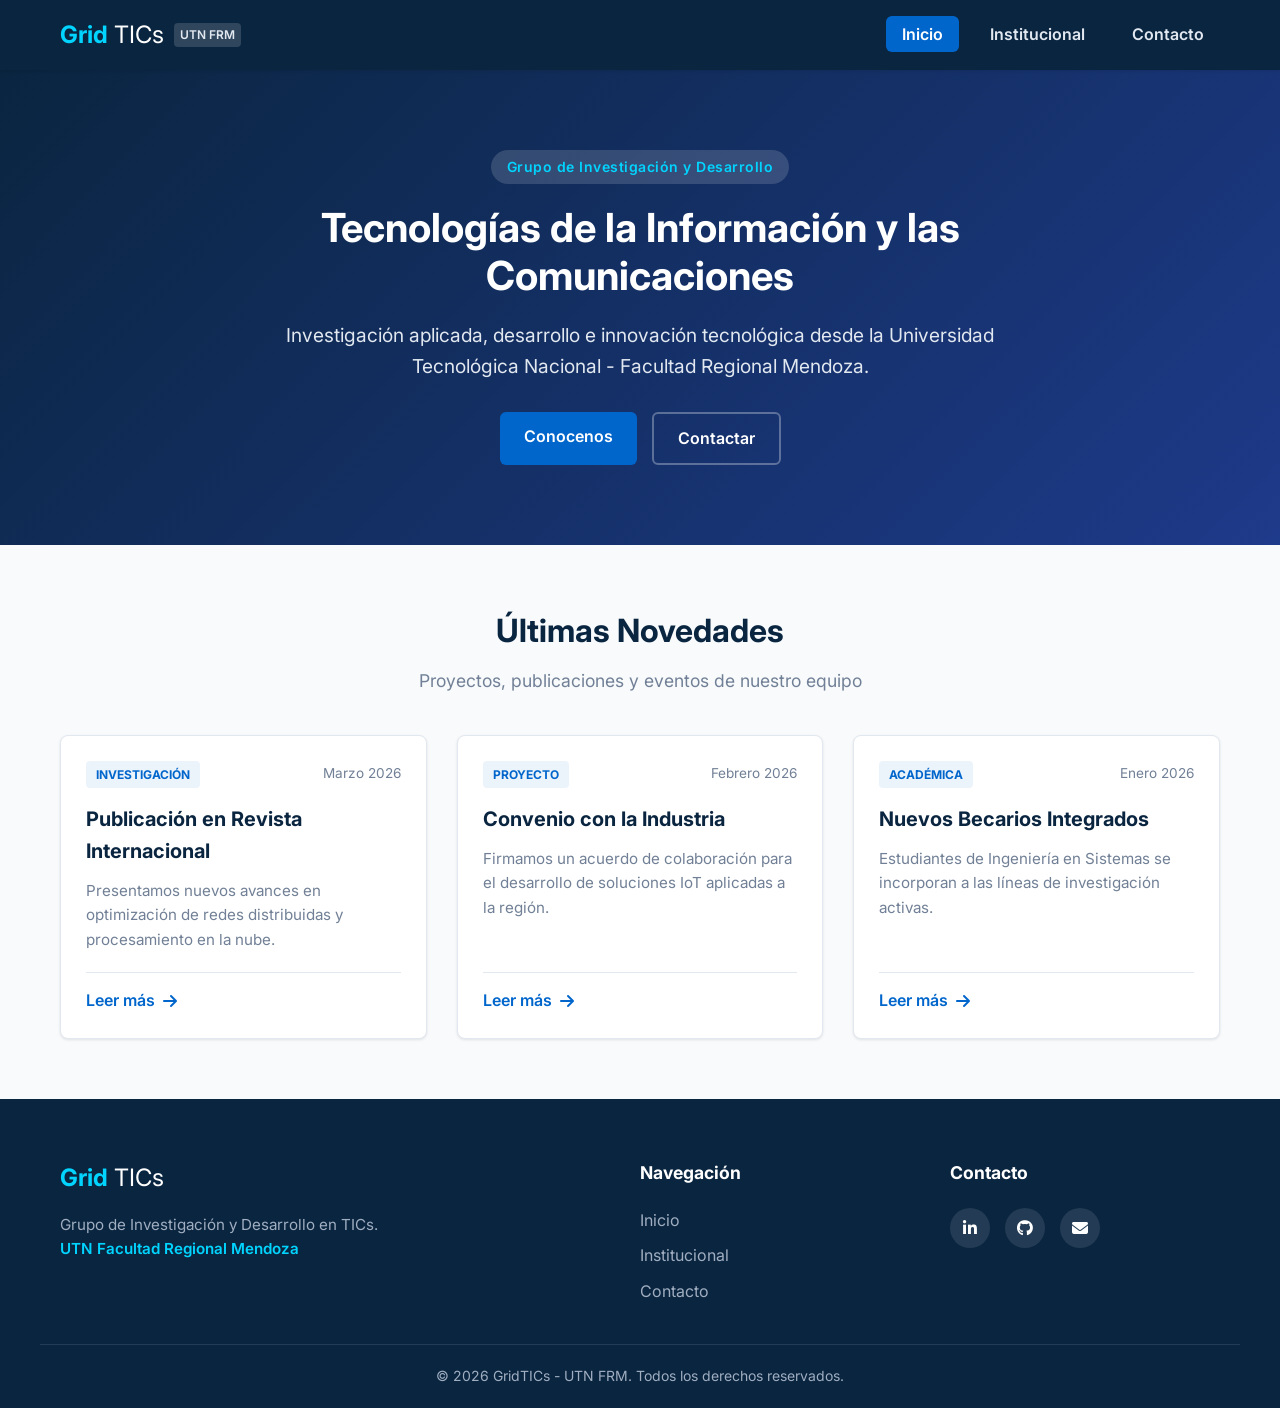
==== index.html @ a5b3dcdd "Add files via upload" ====
<!DOCTYPE html>
<html lang="es">
<head>
    <meta charset="UTF-8">
    <meta name="viewport" content="width=device-width, initial-scale=1.0">
    <title>GridTICs - UTN FRM</title>
    <!-- Google Fonts -->
    <link rel="preconnect" href="https://fonts.googleapis.com">
    <link rel="preconnect" href="https://fonts.gstatic.com" crossorigin>
    <link href="https://fonts.googleapis.com/css2?family=Inter:wght@300;400;600;700&display=swap" rel="stylesheet">
    <link rel="icon" type="image/png" href="imagen/logo.png">
    <!-- FontAwesome para Íconos -->
    <link rel="stylesheet" href="https://cdnjs.cloudflare.com/ajax/libs/font-awesome/6.4.0/css/all.min.css">
    <!-- Estilos CSS -->
    <link rel="stylesheet" href="styles.css">
</head>
<body>

    <!-- HEADER -->
    <header class="header">
        <div class="container header-container">
            <a href="index.html" class="logo">
                <span class="logo-bold">Grid</span>TICs
                <span class="logo-sub">UTN FRM</span>
            </a>

            <button class="nav-toggle" id="navToggle" aria-label="Abrir menú de navegación">
                <i class="fa-solid fa-bars"></i>
            </button>

            <nav class="nav" id="navMenu">
                <ul class="nav-list">
                    <li><a href="index.html" class="nav-link active">Inicio</a></li>
                    <li><a href="institucional.html" class="nav-link">Institucional</a></li>
                    <li><a href="contacto.html" class="nav-link">Contacto</a></li>
                </ul>
            </nav>
        </div>
    </header>

    <main>
        <!-- HERO SECTION -->
        <section class="hero">
            <div class="container hero-content">
                <span class="badge">Grupo de Investigación y Desarrollo</span>
                <h1 class="hero-title">Tecnologías de la Información y las Comunicaciones</h1>
                <p class="hero-description">Investigación aplicada, desarrollo e innovación tecnológica desde la Universidad Tecnológica Nacional - Facultad Regional Mendoza.</p>
                <div class="hero-actions">
                    <a href="institucional.html" class="btn btn-primary">Conocenos</a>
                    <a href="contacto.html" class="btn btn-outline">Contactar</a>
                </div>
            </div>
        </section>

        <!-- SECCIÓN DE NOTICIAS Y NOVEDADES -->
        <section class="section-padding">
            <div class="container">
                <div class="section-header">
                    <h2 class="section-title">Últimas Novedades</h2>
                    <p class="section-subtitle">Proyectos, publicaciones y eventos de nuestro equipo</p>
                </div>

                <div class="news-grid">
                    <article class="card">
                        <div class="card-header">
                            <span class="card-category">Investigación</span>
                            <span class="card-date">Marzo 2026</span>
                        </div>
                        <h3 class="card-title">Publicación en Revista Internacional</h3>
                        <p class="card-excerpt">Presentamos nuevos avances en optimización de redes distribuidas y procesamiento en la nube.</p>
                        <div class="card-footer">
                            <a href="#" class="card-link">Leer más <i class="fa-solid fa-arrow-right"></i></a>
                        </div>
                    </article>

                    <article class="card">
                        <div class="card-header">
                            <span class="card-category">Proyecto</span>
                            <span class="card-date">Febrero 2026</span>
                        </div>
                        <h3 class="card-title">Convenio con la Industria</h3>
                        <p class="card-excerpt">Firmamos un acuerdo de colaboración para el desarrollo de soluciones IoT aplicadas a la región.</p>
                        <div class="card-footer">
                            <a href="#" class="card-link">Leer más <i class="fa-solid fa-arrow-right"></i></a>
                        </div>
                    </article>

                    <article class="card">
                        <div class="card-header">
                            <span class="card-category">Académica</span>
                            <span class="card-date">Enero 2026</span>
                        </div>
                        <h3 class="card-title">Nuevos Becarios Integrados</h3>
                        <p class="card-excerpt">Estudiantes de Ingeniería en Sistemas se incorporan a las líneas de investigación activas.</p>
                        <div class="card-footer">
                            <a href="#" class="card-link">Leer más <i class="fa-solid fa-arrow-right"></i></a>
                        </div>
                    </article>
                </div>
            </div>
        </section>
    </main>

    <!-- FOOTER -->
    <footer class="footer">
        <div class="container footer-container">
            <div class="footer-brand">
                <a href="index.html" class="logo">
                    <span class="logo-bold">Grid</span>TICs
                </a>
                <p>Grupo de Investigación y Desarrollo en TICs.<br>
                <span class="footer-university">UTN Facultad Regional Mendoza</span></p>
            </div>
            <div class="footer-links">
                <h4>Navegación</h4>
                <ul>
                    <li><a href="index.html">Inicio</a></li>
                    <li><a href="institucional.html">Institucional</a></li>
                    <li><a href="contacto.html">Contacto</a></li>
                </ul>
            </div>
            <div class="footer-social">
                <h4>Contacto</h4>
                <div class="social-icons">
                    <a href="#" aria-label="LinkedIn"><i class="fa-brands fa-linkedin-in"></i></a>
                    <a href="#" aria-label="GitHub"><i class="fa-brands fa-github"></i></a>
                    <a href="mailto:info@gridtics.utn.edu.ar" aria-label="Email"><i class="fa-solid fa-envelope"></i></a>
                </div>
            </div>
        </div>
        <div class="footer-bottom text-center">
            <p>&copy; 2026 GridTICs - UTN FRM. Todos los derechos reservados.</p>
        </div>
    </footer>

    <script src="main.js"></script>
</body>
</html>
---- styles.css ----
/* ==========================================================================
   VARIABLES Y CONFIGURACIÓN GENERAL
   ========================================================================== */
:root {
    --primary-color: #0A2540;      /* Azul marino oscuro institucional */
    --secondary-color: #0066CC;    /* Azul brillante para acentos */
    --accent-color: #00D4FF;       /* Azul cian brillante para resaltados */
    --text-color: #2D3748;         /* Gris oscuro para lectura */
    --text-muted: #718096;        /* Gris medio para textos secundarios */
    --bg-light: #F8FAFC;          /* Gris claro para fondo general */
    --white: #FFFFFF;
    --border-color: #E2E8F0;
    --error-color: #E53E3E;
    --success-color: #38A169;
    --shadow-sm: 0 1px 3px rgba(0, 0, 0, 0.1);
    --shadow-md: 0 4px 6px -1px rgba(0, 0, 0, 0.1);
    --shadow-lg: 0 10px 15px -3px rgba(0, 0, 0, 0.1);
    --transition: all 0.3s ease;
    --font-main: 'Inter', system-ui, -apple-system, sans-serif;
}

* {
    box-sizing: border-box;
    margin: 0;
    padding: 0;
}

body {
    font-family: var(--font-main);
    color: var(--text-color);
    background-color: var(--bg-light);
    line-height: 1.6;
    display: flex;
    flex-direction: column;
    min-height: 100vh;
}

main {
    flex: 1;
}

ul {
    list-style: none;
}

a {
    text-decoration: none;
    color: inherit;
}

/* ==========================================================================
   LAYOUT Y CONTENEDORES
   ========================================================================== */
.container {
    width: 100%;
    max-width: 1200px;
    margin: 0 auto;
    padding: 0 20px;
}

.section-padding {
    padding: 60px 0;
}

.bg-white {
    background-color: var(--white);
}

.text-center {
    text-align: center;
}

.section-header {
    text-align: center;
    margin-bottom: 40px;
}

.section-title {
    font-size: 2rem;
    font-weight: 700;
    color: var(--primary-color);
    margin-bottom: 10px;
}

.section-subtitle {
    font-size: 1.1rem;
    color: var(--text-muted);
}

/* ==========================================================================
   HEADER, LOGO Y NAVEGACIÓN
   ========================================================================== */
.header {
    background-color: var(--primary-color);
    box-shadow: var(--shadow-sm);
    position: sticky;
    top: 0;
    z-index: 1000;
}

.header-container {
    display: flex;
    justify-content: space-between;
    align-items: center;
    height: 70px;
}

/* Estilos del Logo Texto */
.logo {
    font-size: 1.5rem;
    font-weight: 400;
    color: var(--white);
    text-decoration: none;
    display: flex;
    align-items: center;
    gap: 6px;
}

.logo-bold {
    font-weight: 700;
    color: var(--accent-color);
}

.logo-sub {
    font-size: 0.75rem;
    font-weight: 600;
    background-color: rgba(255, 255, 255, 0.15);
    color: #E2E8F0;
    padding: 2px 6px;
    border-radius: 4px;
    margin-left: 4px;
}

.nav-toggle {
    display: none;
    background: none;
    border: none;
    font-size: 1.5rem;
    color: var(--white);
    cursor: pointer;
}

.nav-list {
    display: flex;
    gap: 15px;
}

.nav-link {
    font-weight: 600;
    color: #E2E8F0;
    padding: 8px 16px;
    border-radius: 6px;
    transition: var(--transition);
}

.nav-link:hover {
    color: var(--accent-color);
    background-color: rgba(255, 255, 255, 0.08);
}

.nav-link.active {
    color: var(--white);
    background-color: var(--secondary-color);
}

/* ==========================================================================
   HERO SECTION
   ========================================================================== */
.hero {
    background: linear-gradient(135deg, var(--primary-color) 0%, #1E3A8A 100%);
    color: var(--white);
    padding: 80px 0;
}

.hero-content {
    max-width: 800px;
    margin: 0 auto;
    text-align: center;
}

.badge {
    display: inline-block;
    background-color: rgba(255, 255, 255, 0.15);
    color: var(--accent-color);
    padding: 6px 16px;
    border-radius: 50px;
    font-size: 0.875rem;
    font-weight: 600;
    margin-bottom: 20px;
    letter-spacing: 0.5px;
}

.hero-title {
    font-size: 2.5rem;
    font-weight: 700;
    line-height: 1.2;
    margin-bottom: 20px;
}

.hero-description {
    font-size: 1.2rem;
    color: #E2E8F0;
    margin-bottom: 30px;
}

.hero-actions {
    display: flex;
    gap: 15px;
    justify-content: center;
}

/* ==========================================================================
   BOTONES
   ========================================================================== */
.btn {
    display: inline-block;
    padding: 12px 24px;
    font-size: 1rem;
    font-weight: 600;
    border-radius: 6px;
    border: none;
    cursor: pointer;
    transition: var(--transition);
    text-align: center;
}

.btn-primary {
    background-color: var(--secondary-color);
    color: var(--white);
}

.btn-primary:hover {
    background-color: #0052A3;
    transform: translateY(-2px);
    box-shadow: var(--shadow-md);
}

.btn-outline {
    background-color: transparent;
    color: var(--white);
    border: 2px solid rgba(255, 255, 255, 0.3);
}

.btn-outline:hover {
    background-color: var(--white);
    color: var(--primary-color);
    border-color: var(--white);
}

.btn-block {
    width: 100%;
}

/* ==========================================================================
   TARJETAS Y GRIDS
   ========================================================================== */
.news-grid {
    display: grid;
    grid-template-columns: repeat(auto-fit, minmax(300px, 1fr));
    gap: 30px;
}

.card {
    background-color: var(--white);
    border-radius: 8px;
    border: 1px solid var(--border-color);
    padding: 25px;
    box-shadow: var(--shadow-sm);
    transition: var(--transition);
    display: flex;
    flex-direction: column;
}

.card:hover {
    transform: translateY(-5px);
    box-shadow: var(--shadow-lg);
    border-color: rgba(0, 102, 204, 0.3);
}

.card-header {
    display: flex;
    justify-content: space-between;
    align-items: center;
    margin-bottom: 15px;
}

.card-category {
    font-size: 0.75rem;
    font-weight: 700;
    text-transform: uppercase;
    color: var(--secondary-color);
    background-color: rgba(0, 102, 204, 0.08);
    padding: 4px 10px;
    border-radius: 4px;
}

.card-date {
    font-size: 0.85rem;
    color: var(--text-muted);
}

.card-title {
    font-size: 1.25rem;
    font-weight: 700;
    color: var(--primary-color);
    margin-bottom: 12px;
}

.card-excerpt {
    color: var(--text-muted);
    font-size: 0.95rem;
    flex: 1;
    margin-bottom: 20px;
}

.card-footer {
    border-top: 1px solid var(--border-color);
    padding-top: 15px;
}

.card-link {
    color: var(--secondary-color);
    font-weight: 600;
    display: inline-flex;
    align-items: center;
    gap: 8px;
    transition: var(--transition);
}

.card-link:hover {
    gap: 12px;
}

.card-icon {
    font-size: 2.5rem;
    color: var(--secondary-color);
    margin-bottom: 20px;
}

.icon-style {
    color: var(--secondary-color);
    margin-right: 8px;
}

.member-icon {
    font-size: 3.5rem;
    color: var(--primary-color);
    margin-bottom: 15px;
}

.member-role {
    display: inline-block;
    margin-bottom: 12px;
}

/* ==========================================================================
   PÁGINA DE CONTACTO Y FORMULARIO
   ========================================================================== */
.contact-grid {
    display: grid;
    grid-template-columns: 1fr 1.2fr;
    gap: 40px;
}

.contact-info {
    padding-right: 20px;
}

.section-description {
    color: var(--text-muted);
    margin-bottom: 30px;
}

.info-items {
    display: flex;
    flex-direction: column;
    gap: 25px;
}

.info-item {
    display: flex;
    align-items: flex-start;
    gap: 15px;
}

.info-icon {
    font-size: 1.5rem;
    color: var(--secondary-color);
    background-color: rgba(0, 102, 204, 0.1);
    padding: 12px;
    border-radius: 8px;
}

.info-item h3 {
    font-size: 1.1rem;
    color: var(--primary-color);
    margin-bottom: 4px;
}

.info-item p {
    color: var(--text-muted);
}

.contact-card {
    padding: 35px;
}

.contact-form {
    display: flex;
    flex-direction: column;
    gap: 20px;
    margin-top: 20px;
}

.form-group {
    display: flex;
    flex-direction: column;
    gap: 6px;
}

.form-group label {
    font-size: 0.9rem;
    font-weight: 600;
    color: var(--text-color);
}

.form-control {
    width: 100%;
    padding: 12px 16px;
    font-family: inherit;
    font-size: 1rem;
    border: 1px solid var(--border-color);
    border-radius: 6px;
    transition: var(--transition);
    background-color: var(--bg-light);
}

.form-control:focus {
    outline: none;
    border-color: var(--secondary-color);
    background-color: var(--white);
    box-shadow: 0 0 0 3px rgba(0, 102, 204, 0.15);
}

.error-text {
    font-size: 0.8rem;
    color: var(--error-color);
    min-height: 18px;
}

.alert-message {
    padding: 12px 16px;
    border-radius: 6px;
    font-size: 0.95rem;
    font-weight: 600;
    margin-bottom: 15px;
}

.alert-success {
    background-color: #DEF7EC;
    color: #03543F;
    border: 1px solid #84E1BC;
}

.alert-error {
    background-color: #FDE8E8;
    color: #9B1C1C;
    border: 1px solid #F8B4B4;
}

/* ==========================================================================
   FOOTER
   ========================================================================== */
.footer {
    background-color: var(--primary-color);
    color: var(--white);
    padding-top: 60px;
    margin-top: auto;
}

.footer-container {
    display: grid;
    grid-template-columns: 2fr 1fr 1fr;
    gap: 40px;
    padding-bottom: 40px;
    border-bottom: 1px solid rgba(255, 255, 255, 0.1);
}

.footer-brand p {
    color: #A0AEC0;
    margin-top: 15px;
    font-size: 0.95rem;
}

.footer-university {
    font-weight: 600;
    color: var(--accent-color) !important;
}

.footer-links h4,
.footer-social h4 {
    font-size: 1.1rem;
    margin-bottom: 20px;
    color: var(--white);
}

.footer-links ul {
    display: flex;
    flex-direction: column;
    gap: 10px;
}

.footer-links a {
    color: #A0AEC0;
    transition: var(--transition);
}

.footer-links a:hover {
    color: var(--white);
}

.social-icons {
    display: flex;
    gap: 15px;
}

.social-icons a {
    display: flex;
    align-items: center;
    justify-content: center;
    width: 40px;
    height: 40px;
    background-color: rgba(255, 255, 255, 0.1);
    border-radius: 50%;
    color: var(--white);
    transition: var(--transition);
}

.social-icons a:hover {
    background-color: var(--secondary-color);
    transform: translateY(-3px);
}

.footer-bottom {
    padding: 20px 0;
    text-align: center;
    font-size: 0.875rem;
    color: #A0AEC0;
}

/* ==========================================================================
   RESPONSIVE (MEDIA QUERIES)
   ========================================================================== */
@media (max-width: 992px) {
    .contact-grid {
        grid-template-columns: 1fr;
    }
    
    .contact-info {
        padding-right: 0;
    }

    .footer-container {
        grid-template-columns: 1fr 1fr;
    }
}

@media (max-width: 768px) {
    .nav-toggle {
        display: block;
    }

    .nav {
        display: none;
        position: absolute;
        top: 70px;
        left: 0;
        width: 100%;
        background-color: var(--primary-color);
        box-shadow: var(--shadow-md);
        padding: 20px 0;
    }

    .nav.active {
        display: block;
    }

    .nav-list {
        flex-direction: column;
        align-items: center;
        gap: 15px;
    }

    .hero-title {
        font-size: 1.8rem;
    }

    .footer-container {
        grid-template-columns: 1fr;
        gap: 30px;
    }
}
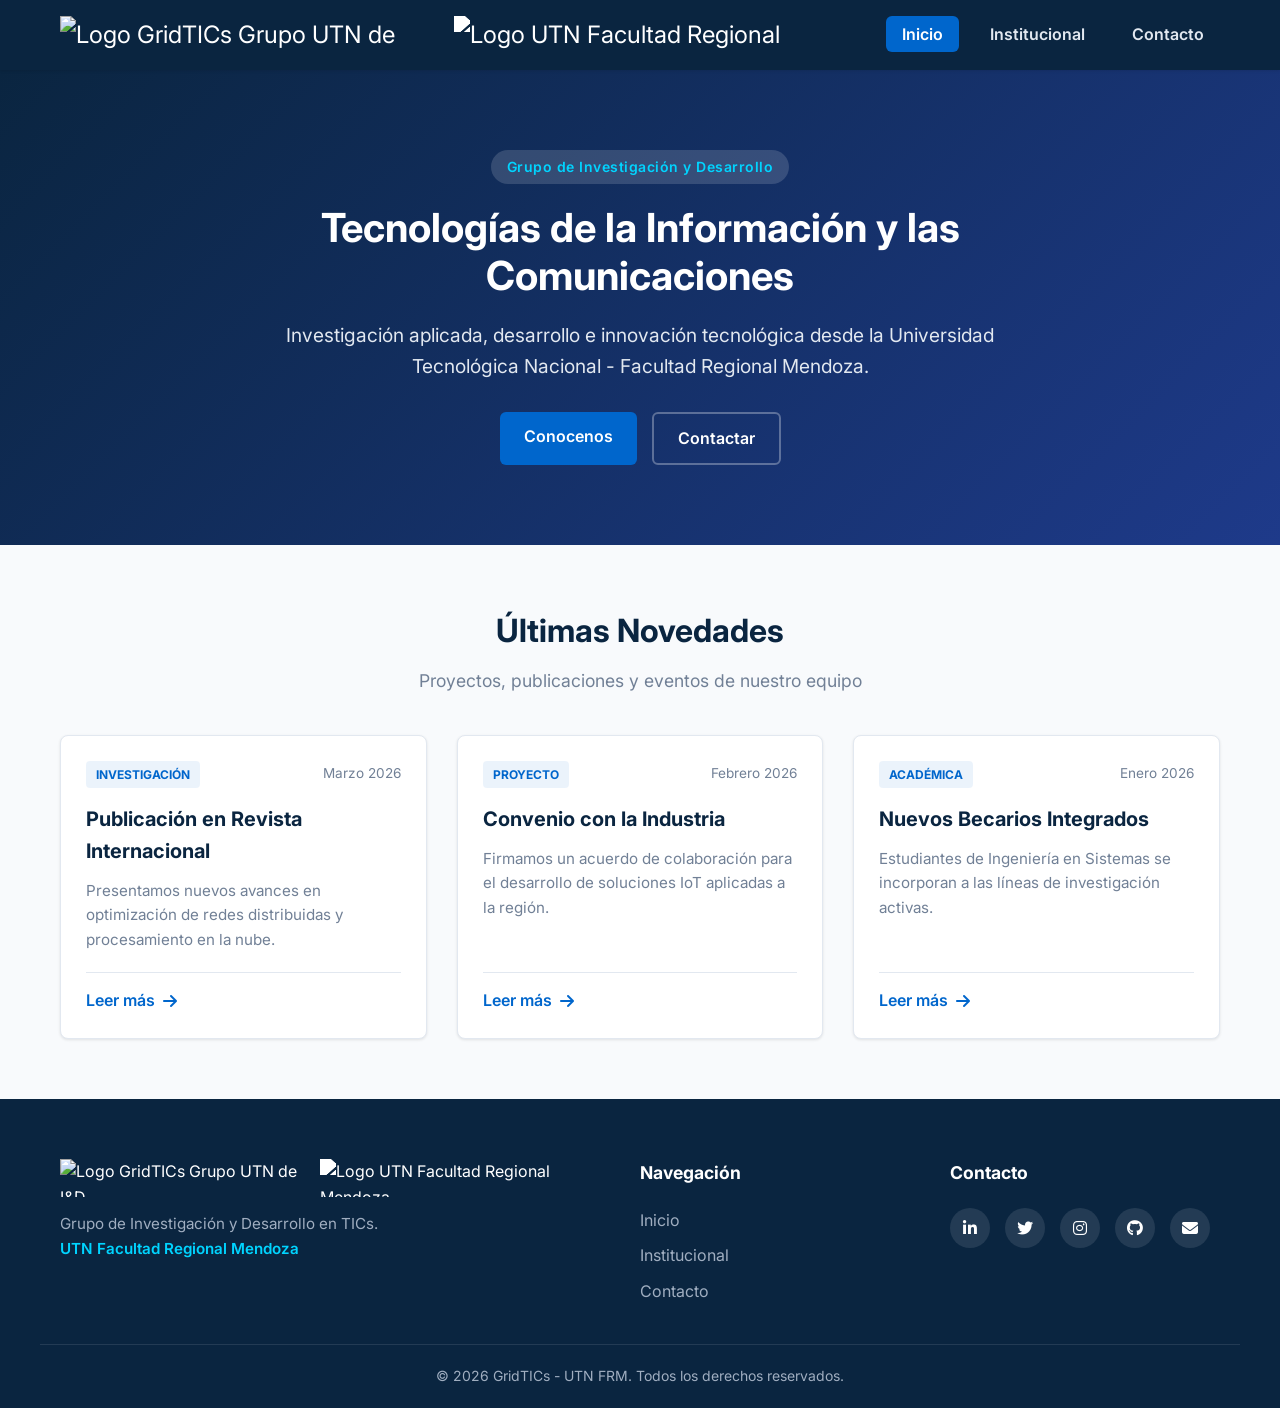
==== commit d5188c7d: "Update index.html" ====
--- a/index.html
+++ b/index.html
@@ -18,10 +18,11 @@
 
     <!-- HEADER -->
     <header class="header">
-        <div class="container header-container">
-            <a href="index.html" class="logo">
-                <span class="logo-bold">Grid</span>TICs
-                <span class="logo-sub">UTN FRM</span>
+        <div class="container header-container" style="display: flex; align-items: center; justify-content: space-between;">
+            <!-- LOGOS PRINCIPALES EN EL HEADER -->
+            <a href="index.html" class="logo" style="display: flex; gap: 15px; align-items: center;">
+                <img src="imagen/logo-gridtics.jpg" alt="Logo GridTICs Grupo UTN de I&D" style="height: 38px; width: auto; object-fit: contain;">
+                <img src="imagen/logo-utn.gif" alt="Logo UTN Facultad Regional Mendoza" style="height: 38px; width: auto; object-fit: contain; filter: brightness(0) invert(1);">
             </a>
 
             <button class="nav-toggle" id="navToggle" aria-label="Abrir menú de navegación">
@@ -101,16 +102,18 @@
         </section>
     </main>
 
-    <!-- FOOTER -->
+<!-- FOOTER -->
     <footer class="footer">
         <div class="container footer-container">
             <div class="footer-brand">
-                <a href="index.html" class="logo">
-                    <span class="logo-bold">Grid</span>TICs
-                </a>
+                <div class="footer-logos" style="display: flex; gap: 15px; align-items: center; margin-bottom: 15px;">
+                <img src="imagen/logo-gridtics.jpg" alt="Logo GridTICs Grupo UTN de I&D" style="height: 38px; width: auto; object-fit: contain;">
+                <img src="imagen/logo-utn.gif" alt="Logo UTN Facultad Regional Mendoza" style="height: 38px; width: auto; object-fit: contain; filter: brightness(0) invert(1);">
+            </div>
                 <p>Grupo de Investigación y Desarrollo en TICs.<br>
                 <span class="footer-university">UTN Facultad Regional Mendoza</span></p>
             </div>
+            
             <div class="footer-links">
                 <h4>Navegación</h4>
                 <ul>
@@ -119,20 +122,23 @@
                     <li><a href="contacto.html">Contacto</a></li>
                 </ul>
             </div>
+            
             <div class="footer-social">
                 <h4>Contacto</h4>
                 <div class="social-icons">
-                    <a href="#" aria-label="LinkedIn"><i class="fa-brands fa-linkedin-in"></i></a>
-                    <a href="#" aria-label="GitHub"><i class="fa-brands fa-github"></i></a>
+                    <a href="https://www.linkedin.com/company/gridtics" target="_blank" aria-label="LinkedIn"><i class="fa-brands fa-linkedin-in"></i></a>
+                    <a href="https://twitter.com" target="_blank" aria-label="X (Twitter)"><i class="fa-brands fa-twitter"></i></a>
+                    <a href="https://instagram.com" target="_blank" aria-label="Instagram"><i class="fa-brands fa-instagram"></i></a>
+                    <a href="https://github.com" target="_blank" aria-label="GitHub"><i class="fa-brands fa-github"></i></a>
                     <a href="mailto:info@gridtics.utn.edu.ar" aria-label="Email"><i class="fa-solid fa-envelope"></i></a>
                 </div>
             </div>
         </div>
+
         <div class="footer-bottom text-center">
             <p>&copy; 2026 GridTICs - UTN FRM. Todos los derechos reservados.</p>
         </div>
-    </footer>
 
     <script src="main.js"></script>
 </body>
-</html>+</html>
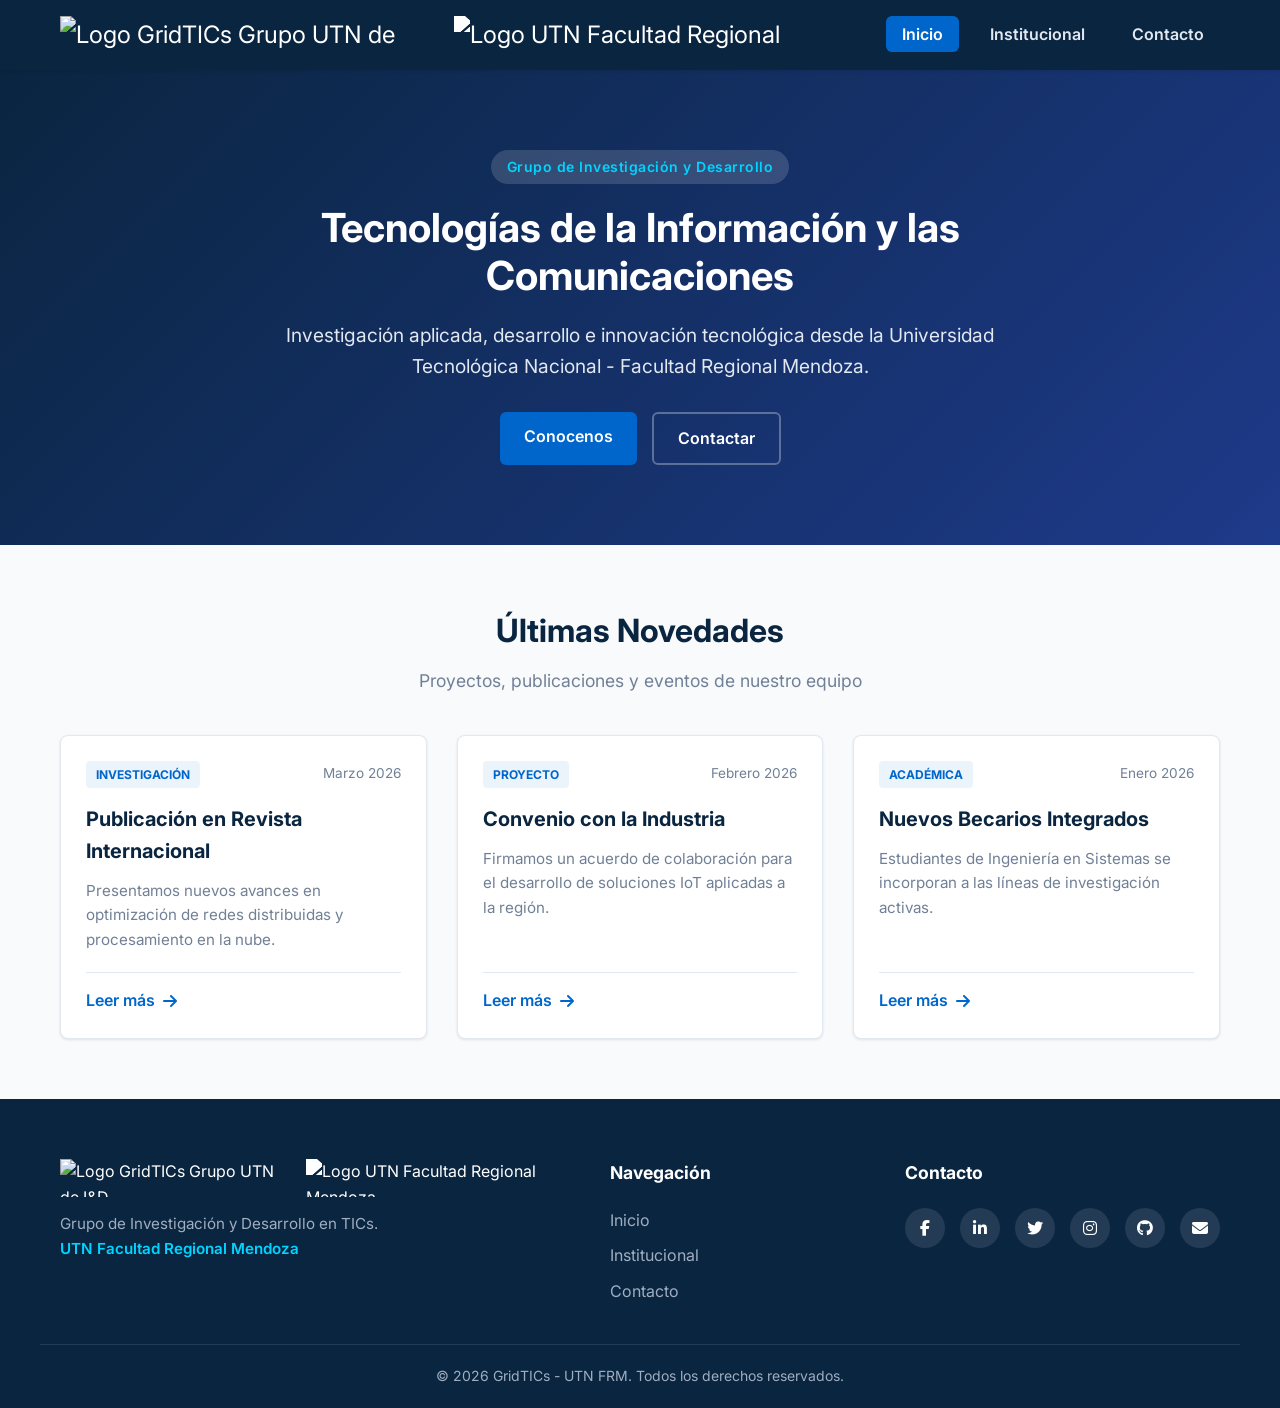
==== commit b98fe490: "cambios relacionados con #2" ====
--- a/index.html
+++ b/index.html
@@ -1,144 +1,145 @@
-<!DOCTYPE html>
-<html lang="es">
-<head>
-    <meta charset="UTF-8">
-    <meta name="viewport" content="width=device-width, initial-scale=1.0">
-    <title>GridTICs - UTN FRM</title>
-    <!-- Google Fonts -->
-    <link rel="preconnect" href="https://fonts.googleapis.com">
-    <link rel="preconnect" href="https://fonts.gstatic.com" crossorigin>
-    <link href="https://fonts.googleapis.com/css2?family=Inter:wght@300;400;600;700&display=swap" rel="stylesheet">
-    <link rel="icon" type="image/png" href="imagen/logo.png">
-    <!-- FontAwesome para Íconos -->
-    <link rel="stylesheet" href="https://cdnjs.cloudflare.com/ajax/libs/font-awesome/6.4.0/css/all.min.css">
-    <!-- Estilos CSS -->
-    <link rel="stylesheet" href="styles.css">
-</head>
-<body>
-
-    <!-- HEADER -->
-    <header class="header">
-        <div class="container header-container" style="display: flex; align-items: center; justify-content: space-between;">
-            <!-- LOGOS PRINCIPALES EN EL HEADER -->
-            <a href="index.html" class="logo" style="display: flex; gap: 15px; align-items: center;">
-                <img src="imagen/logo-gridtics.jpg" alt="Logo GridTICs Grupo UTN de I&D" style="height: 38px; width: auto; object-fit: contain;">
-                <img src="imagen/logo-utn.gif" alt="Logo UTN Facultad Regional Mendoza" style="height: 38px; width: auto; object-fit: contain; filter: brightness(0) invert(1);">
-            </a>
-
-            <button class="nav-toggle" id="navToggle" aria-label="Abrir menú de navegación">
-                <i class="fa-solid fa-bars"></i>
-            </button>
-
-            <nav class="nav" id="navMenu">
-                <ul class="nav-list">
-                    <li><a href="index.html" class="nav-link active">Inicio</a></li>
-                    <li><a href="institucional.html" class="nav-link">Institucional</a></li>
-                    <li><a href="contacto.html" class="nav-link">Contacto</a></li>
-                </ul>
-            </nav>
-        </div>
-    </header>
-
-    <main>
-        <!-- HERO SECTION -->
-        <section class="hero">
-            <div class="container hero-content">
-                <span class="badge">Grupo de Investigación y Desarrollo</span>
-                <h1 class="hero-title">Tecnologías de la Información y las Comunicaciones</h1>
-                <p class="hero-description">Investigación aplicada, desarrollo e innovación tecnológica desde la Universidad Tecnológica Nacional - Facultad Regional Mendoza.</p>
-                <div class="hero-actions">
-                    <a href="institucional.html" class="btn btn-primary">Conocenos</a>
-                    <a href="contacto.html" class="btn btn-outline">Contactar</a>
-                </div>
-            </div>
-        </section>
-
-        <!-- SECCIÓN DE NOTICIAS Y NOVEDADES -->
-        <section class="section-padding">
-            <div class="container">
-                <div class="section-header">
-                    <h2 class="section-title">Últimas Novedades</h2>
-                    <p class="section-subtitle">Proyectos, publicaciones y eventos de nuestro equipo</p>
-                </div>
-
-                <div class="news-grid">
-                    <article class="card">
-                        <div class="card-header">
-                            <span class="card-category">Investigación</span>
-                            <span class="card-date">Marzo 2026</span>
-                        </div>
-                        <h3 class="card-title">Publicación en Revista Internacional</h3>
-                        <p class="card-excerpt">Presentamos nuevos avances en optimización de redes distribuidas y procesamiento en la nube.</p>
-                        <div class="card-footer">
-                            <a href="#" class="card-link">Leer más <i class="fa-solid fa-arrow-right"></i></a>
-                        </div>
-                    </article>
-
-                    <article class="card">
-                        <div class="card-header">
-                            <span class="card-category">Proyecto</span>
-                            <span class="card-date">Febrero 2026</span>
-                        </div>
-                        <h3 class="card-title">Convenio con la Industria</h3>
-                        <p class="card-excerpt">Firmamos un acuerdo de colaboración para el desarrollo de soluciones IoT aplicadas a la región.</p>
-                        <div class="card-footer">
-                            <a href="#" class="card-link">Leer más <i class="fa-solid fa-arrow-right"></i></a>
-                        </div>
-                    </article>
-
-                    <article class="card">
-                        <div class="card-header">
-                            <span class="card-category">Académica</span>
-                            <span class="card-date">Enero 2026</span>
-                        </div>
-                        <h3 class="card-title">Nuevos Becarios Integrados</h3>
-                        <p class="card-excerpt">Estudiantes de Ingeniería en Sistemas se incorporan a las líneas de investigación activas.</p>
-                        <div class="card-footer">
-                            <a href="#" class="card-link">Leer más <i class="fa-solid fa-arrow-right"></i></a>
-                        </div>
-                    </article>
-                </div>
-            </div>
-        </section>
-    </main>
-
-<!-- FOOTER -->
-    <footer class="footer">
-        <div class="container footer-container">
-            <div class="footer-brand">
-                <div class="footer-logos" style="display: flex; gap: 15px; align-items: center; margin-bottom: 15px;">
-                <img src="imagen/logo-gridtics.jpg" alt="Logo GridTICs Grupo UTN de I&D" style="height: 38px; width: auto; object-fit: contain;">
-                <img src="imagen/logo-utn.gif" alt="Logo UTN Facultad Regional Mendoza" style="height: 38px; width: auto; object-fit: contain; filter: brightness(0) invert(1);">
-            </div>
-                <p>Grupo de Investigación y Desarrollo en TICs.<br>
-                <span class="footer-university">UTN Facultad Regional Mendoza</span></p>
-            </div>
-            
-            <div class="footer-links">
-                <h4>Navegación</h4>
-                <ul>
-                    <li><a href="index.html">Inicio</a></li>
-                    <li><a href="institucional.html">Institucional</a></li>
-                    <li><a href="contacto.html">Contacto</a></li>
-                </ul>
-            </div>
-            
-            <div class="footer-social">
-                <h4>Contacto</h4>
-                <div class="social-icons">
-                    <a href="https://www.linkedin.com/company/gridtics" target="_blank" aria-label="LinkedIn"><i class="fa-brands fa-linkedin-in"></i></a>
-                    <a href="https://twitter.com" target="_blank" aria-label="X (Twitter)"><i class="fa-brands fa-twitter"></i></a>
-                    <a href="https://instagram.com" target="_blank" aria-label="Instagram"><i class="fa-brands fa-instagram"></i></a>
-                    <a href="https://github.com" target="_blank" aria-label="GitHub"><i class="fa-brands fa-github"></i></a>
-                    <a href="mailto:info@gridtics.utn.edu.ar" aria-label="Email"><i class="fa-solid fa-envelope"></i></a>
-                </div>
-            </div>
-        </div>
-
-        <div class="footer-bottom text-center">
-            <p>&copy; 2026 GridTICs - UTN FRM. Todos los derechos reservados.</p>
-        </div>
-
-    <script src="main.js"></script>
-</body>
-</html>
+<!DOCTYPE html>
+<html lang="es">
+<head>
+    <meta charset="UTF-8">
+    <meta name="viewport" content="width=device-width, initial-scale=1.0">
+    <title>GridTICs - UTN FRM</title>
+    <!-- Google Fonts -->
+    <link rel="preconnect" href="https://fonts.googleapis.com">
+    <link rel="preconnect" href="https://fonts.gstatic.com" crossorigin>
+    <link href="https://fonts.googleapis.com/css2?family=Inter:wght@300;400;600;700&display=swap" rel="stylesheet">
+    <link rel="icon" type="image/png" href="imagen/logo.png">
+    <!-- FontAwesome para Íconos -->
+    <link rel="stylesheet" href="https://cdnjs.cloudflare.com/ajax/libs/font-awesome/6.4.0/css/all.min.css">
+    <!-- Estilos CSS -->
+    <link rel="stylesheet" href="styles.css">
+</head>
+<body>
+
+    <!-- HEADER -->
+    <header class="header">
+        <div class="container header-container" style="display: flex; align-items: center; justify-content: space-between;">
+            <!-- LOGOS PRINCIPALES EN EL HEADER -->
+            <a href="index.html" class="logo" style="display: flex; gap: 15px; align-items: center;">
+                <img src="imagen/logo-gridtics.jpg" alt="Logo GridTICs Grupo UTN de I&D" style="height: 38px; width: auto; object-fit: contain;">
+                <img src="imagen/logo-utn.gif" alt="Logo UTN Facultad Regional Mendoza" style="height: 38px; width: auto; object-fit: contain; filter: brightness(0) invert(1);">
+            </a>
+
+            <button class="nav-toggle" id="navToggle" aria-label="Abrir menú de navegación">
+                <i class="fa-solid fa-bars"></i>
+            </button>
+
+            <nav class="nav" id="navMenu">
+                <ul class="nav-list">
+                    <li><a href="index.html" class="nav-link active">Inicio</a></li>
+                    <li><a href="institucional.html" class="nav-link">Institucional</a></li>
+                    <li><a href="contacto.html" class="nav-link">Contacto</a></li>
+                </ul>
+            </nav>
+        </div>
+    </header>
+
+    <main>
+        <!-- HERO SECTION -->
+        <section class="hero">
+            <div class="container hero-content">
+                <span class="badge">Grupo de Investigación y Desarrollo</span>
+                <h1 class="hero-title">Tecnologías de la Información y las Comunicaciones</h1>
+                <p class="hero-description">Investigación aplicada, desarrollo e innovación tecnológica desde la Universidad Tecnológica Nacional - Facultad Regional Mendoza.</p>
+                <div class="hero-actions">
+                    <a href="institucional.html" class="btn btn-primary">Conocenos</a>
+                    <a href="contacto.html" class="btn btn-outline">Contactar</a>
+                </div>
+            </div>
+        </section>
+
+        <!-- SECCIÓN DE NOTICIAS Y NOVEDADES -->
+        <section class="section-padding">
+            <div class="container">
+                <div class="section-header">
+                    <h2 class="section-title">Últimas Novedades</h2>
+                    <p class="section-subtitle">Proyectos, publicaciones y eventos de nuestro equipo</p>
+                </div>
+
+                <div class="news-grid">
+                    <article class="card">
+                        <div class="card-header">
+                            <span class="card-category">Investigación</span>
+                            <span class="card-date">Marzo 2026</span>
+                        </div>
+                        <h3 class="card-title">Publicación en Revista Internacional</h3>
+                        <p class="card-excerpt">Presentamos nuevos avances en optimización de redes distribuidas y procesamiento en la nube.</p>
+                        <div class="card-footer">
+                            <a href="#" class="card-link">Leer más <i class="fa-solid fa-arrow-right"></i></a>
+                        </div>
+                    </article>
+
+                    <article class="card">
+                        <div class="card-header">
+                            <span class="card-category">Proyecto</span>
+                            <span class="card-date">Febrero 2026</span>
+                        </div>
+                        <h3 class="card-title">Convenio con la Industria</h3>
+                        <p class="card-excerpt">Firmamos un acuerdo de colaboración para el desarrollo de soluciones IoT aplicadas a la región.</p>
+                        <div class="card-footer">
+                            <a href="#" class="card-link">Leer más <i class="fa-solid fa-arrow-right"></i></a>
+                        </div>
+                    </article>
+
+                    <article class="card">
+                        <div class="card-header">
+                            <span class="card-category">Académica</span>
+                            <span class="card-date">Enero 2026</span>
+                        </div>
+                        <h3 class="card-title">Nuevos Becarios Integrados</h3>
+                        <p class="card-excerpt">Estudiantes de Ingeniería en Sistemas se incorporan a las líneas de investigación activas.</p>
+                        <div class="card-footer">
+                            <a href="#" class="card-link">Leer más <i class="fa-solid fa-arrow-right"></i></a>
+                        </div>
+                    </article>
+                </div>
+            </div>
+        </section>
+    </main>
+
+<!-- FOOTER -->
+    <footer class="footer">
+        <div class="container footer-container">
+            <div class="footer-brand">
+                <div class="footer-logos" style="display: flex; gap: 15px; align-items: center; margin-bottom: 15px;">
+                <img src="imagen/logo-gridtics.jpg" alt="Logo GridTICs Grupo UTN de I&D" style="height: 38px; width: auto; object-fit: contain;">
+                <img src="imagen/logo-utn.gif" alt="Logo UTN Facultad Regional Mendoza" style="height: 38px; width: auto; object-fit: contain; filter: brightness(0) invert(1);">
+            </div>
+                <p>Grupo de Investigación y Desarrollo en TICs.<br>
+                <span class="footer-university">UTN Facultad Regional Mendoza</span></p>
+            </div>
+            
+            <div class="footer-links">
+                <h4>Navegación</h4>
+                <ul>
+                    <li><a href="index.html">Inicio</a></li>
+                    <li><a href="institucional.html">Institucional</a></li>
+                    <li><a href="contacto.html">Contacto</a></li>
+                </ul>
+            </div>
+            
+            <div class="footer-social">
+                <h4>Contacto</h4>
+                <div class="social-icons">
+                    <a href="https://www.facebook.com/gridtics/" target="_blank" aria-label="Facebook"><i class="fa-brands fa-facebook-f"></i></a>
+                    <a href="https://www.linkedin.com/company/gridtics/" target="_blank" aria-label="LinkedIn"><i class="fa-brands fa-linkedin-in"></i></a>
+                    <a href="https://x.com/GridTICs" target="_blank" aria-label="X (Twitter)"><i class="fa-brands fa-twitter"></i></a>
+                    <a href="https://www.instagram.com/utn_gridtics/" target="_blank" aria-label="Instagram"><i class="fa-brands fa-instagram"></i></a>
+                    <a href="https://github.com" target="_blank" aria-label="GitHub"><i class="fa-brands fa-github"></i></a>
+                    <a href="mailto:info@gridtics.utn.edu.ar" target="_blank" aria-label="Email"><i class="fa-solid fa-envelope"></i></a>
+                </div>
+            </div>
+        </div>
+
+        <div class="footer-bottom text-center">
+            <p>&copy; 2026 GridTICs - UTN FRM. Todos los derechos reservados.</p>
+        </div>
+
+    <script src="main.js"></script>
+</body>
+</html>
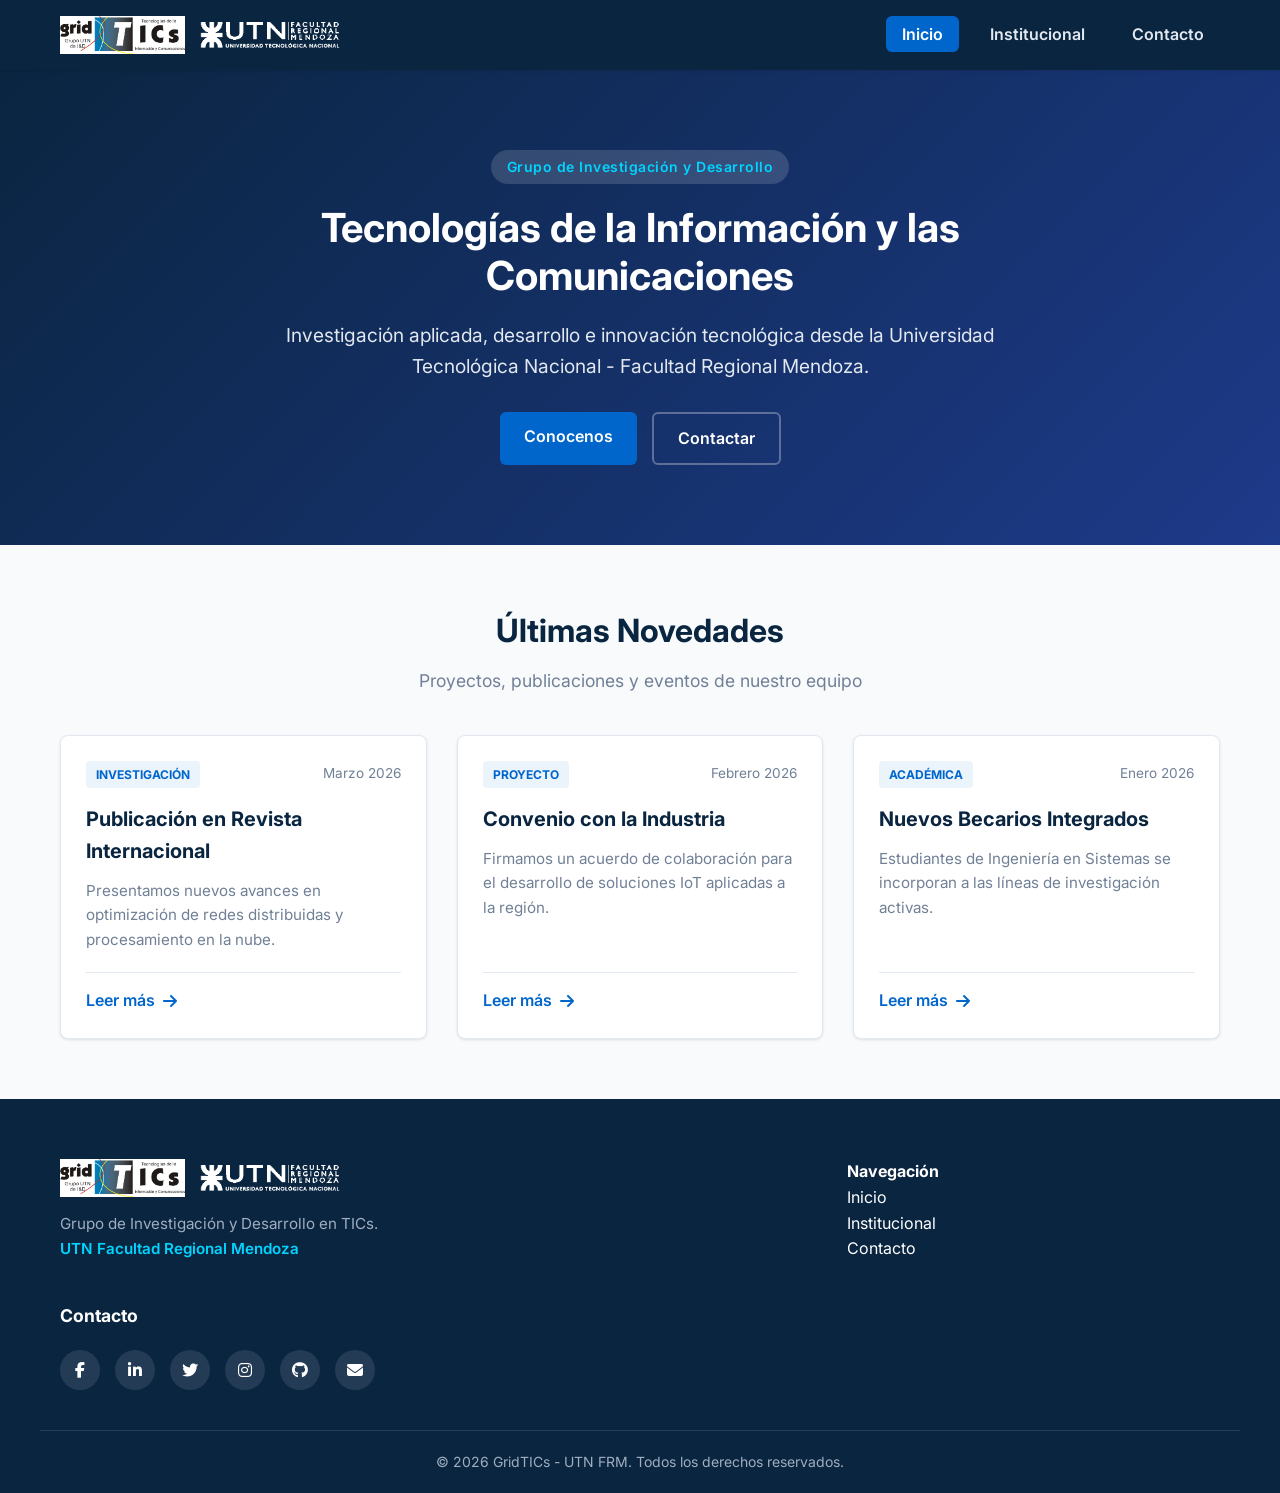
==== commit 1f7d5fb7: "Merge 2e5831e1f695fe13f4a1eb06409a76594175cf68 into b86f2bac4831e65cb93ae37a2388b7c4b7e08bd8" ====
--- a/styles.css
+++ b/styles.css
@@ -1,602 +1,589 @@
-/* ==========================================================================
-   VARIABLES Y CONFIGURACIÓN GENERAL
-   ========================================================================== */
-:root {
-    --primary-color: #0A2540;      /* Azul marino oscuro institucional */
-    --secondary-color: #0066CC;    /* Azul brillante para acentos */
-    --accent-color: #00D4FF;       /* Azul cian brillante para resaltados */
-    --text-color: #2D3748;         /* Gris oscuro para lectura */
-    --text-muted: #718096;        /* Gris medio para textos secundarios */
-    --bg-light: #F8FAFC;          /* Gris claro para fondo general */
-    --white: #FFFFFF;
-    --border-color: #E2E8F0;
-    --error-color: #E53E3E;
-    --success-color: #38A169;
-    --shadow-sm: 0 1px 3px rgba(0, 0, 0, 0.1);
-    --shadow-md: 0 4px 6px -1px rgba(0, 0, 0, 0.1);
-    --shadow-lg: 0 10px 15px -3px rgba(0, 0, 0, 0.1);
-    --transition: all 0.3s ease;
-    --font-main: 'Inter', system-ui, -apple-system, sans-serif;
-}
-
-* {
-    box-sizing: border-box;
-    margin: 0;
-    padding: 0;
-}
-
-body {
-    font-family: var(--font-main);
-    color: var(--text-color);
-    background-color: var(--bg-light);
-    line-height: 1.6;
-    display: flex;
-    flex-direction: column;
-    min-height: 100vh;
-}
-
-main {
-    flex: 1;
-}
-
-ul {
-    list-style: none;
-}
-
-a {
-    text-decoration: none;
-    color: inherit;
-}
-
-/* ==========================================================================
-   LAYOUT Y CONTENEDORES
-   ========================================================================== */
-.container {
-    width: 100%;
-    max-width: 1200px;
-    margin: 0 auto;
-    padding: 0 20px;
-}
-
-.section-padding {
-    padding: 60px 0;
-}
-
-.bg-white {
-    background-color: var(--white);
-}
-
-.text-center {
-    text-align: center;
-}
-
-.section-header {
-    text-align: center;
-    margin-bottom: 40px;
-}
-
-.section-title {
-    font-size: 2rem;
-    font-weight: 700;
-    color: var(--primary-color);
-    margin-bottom: 10px;
-}
-
-.section-subtitle {
-    font-size: 1.1rem;
-    color: var(--text-muted);
-}
-
-/* ==========================================================================
-   HEADER, LOGO Y NAVEGACIÓN
-   ========================================================================== */
-.header {
-    background-color: var(--primary-color);
-    box-shadow: var(--shadow-sm);
-    position: sticky;
-    top: 0;
-    z-index: 1000;
-}
-
-.header-container {
-    display: flex;
-    justify-content: space-between;
-    align-items: center;
-    height: 70px;
-}
-
-/* Estilos del Logo Texto */
-.logo {
-    font-size: 1.5rem;
-    font-weight: 400;
-    color: var(--white);
-    text-decoration: none;
-    display: flex;
-    align-items: center;
-    gap: 6px;
-}
-
-.logo-bold {
-    font-weight: 700;
-    color: var(--accent-color);
-}
-
-.logo-sub {
-    font-size: 0.75rem;
-    font-weight: 600;
-    background-color: rgba(255, 255, 255, 0.15);
-    color: #E2E8F0;
-    padding: 2px 6px;
-    border-radius: 4px;
-    margin-left: 4px;
-}
-
-.nav-toggle {
-    display: none;
-    background: none;
-    border: none;
-    font-size: 1.5rem;
-    color: var(--white);
-    cursor: pointer;
-}
-
-.nav-list {
-    display: flex;
-    gap: 15px;
-}
-
-.nav-link {
-    font-weight: 600;
-    color: #E2E8F0;
-    padding: 8px 16px;
-    border-radius: 6px;
-    transition: var(--transition);
-}
-
-.nav-link:hover {
-    color: var(--accent-color);
-    background-color: rgba(255, 255, 255, 0.08);
-}
-
-.nav-link.active {
-    color: var(--white);
-    background-color: var(--secondary-color);
-}
-
-/* ==========================================================================
-   HERO SECTION
-   ========================================================================== */
-.hero {
-    background: linear-gradient(135deg, var(--primary-color) 0%, #1E3A8A 100%);
-    color: var(--white);
-    padding: 80px 0;
-}
-
-.hero-content {
-    max-width: 800px;
-    margin: 0 auto;
-    text-align: center;
-}
-
-.badge {
-    display: inline-block;
-    background-color: rgba(255, 255, 255, 0.15);
-    color: var(--accent-color);
-    padding: 6px 16px;
-    border-radius: 50px;
-    font-size: 0.875rem;
-    font-weight: 600;
-    margin-bottom: 20px;
-    letter-spacing: 0.5px;
-}
-
-.hero-title {
-    font-size: 2.5rem;
-    font-weight: 700;
-    line-height: 1.2;
-    margin-bottom: 20px;
-}
-
-.hero-description {
-    font-size: 1.2rem;
-    color: #E2E8F0;
-    margin-bottom: 30px;
-}
-
-.hero-actions {
-    display: flex;
-    gap: 15px;
-    justify-content: center;
-}
-
-/* ==========================================================================
-   BOTONES
-   ========================================================================== */
-.btn {
-    display: inline-block;
-    padding: 12px 24px;
-    font-size: 1rem;
-    font-weight: 600;
-    border-radius: 6px;
-    border: none;
-    cursor: pointer;
-    transition: var(--transition);
-    text-align: center;
-}
-
-.btn-primary {
-    background-color: var(--secondary-color);
-    color: var(--white);
-}
-
-.btn-primary:hover {
-    background-color: #0052A3;
-    transform: translateY(-2px);
-    box-shadow: var(--shadow-md);
-}
-
-.btn-outline {
-    background-color: transparent;
-    color: var(--white);
-    border: 2px solid rgba(255, 255, 255, 0.3);
-}
-
-.btn-outline:hover {
-    background-color: var(--white);
-    color: var(--primary-color);
-    border-color: var(--white);
-}
-
-.btn-block {
-    width: 100%;
-}
-
-/* ==========================================================================
-   TARJETAS Y GRIDS
-   ========================================================================== */
-.news-grid {
-    display: grid;
-    grid-template-columns: repeat(auto-fit, minmax(300px, 1fr));
-    gap: 30px;
-}
-
-.card {
-    background-color: var(--white);
-    border-radius: 8px;
-    border: 1px solid var(--border-color);
-    padding: 25px;
-    box-shadow: var(--shadow-sm);
-    transition: var(--transition);
-    display: flex;
-    flex-direction: column;
-}
-
-.card:hover {
-    transform: translateY(-5px);
-    box-shadow: var(--shadow-lg);
-    border-color: rgba(0, 102, 204, 0.3);
-}
-
-.card-header {
-    display: flex;
-    justify-content: space-between;
-    align-items: center;
-    margin-bottom: 15px;
-}
-
-.card-category {
-    font-size: 0.75rem;
-    font-weight: 700;
-    text-transform: uppercase;
-    color: var(--secondary-color);
-    background-color: rgba(0, 102, 204, 0.08);
-    padding: 4px 10px;
-    border-radius: 4px;
-}
-
-.card-date {
-    font-size: 0.85rem;
-    color: var(--text-muted);
-}
-
-.card-title {
-    font-size: 1.25rem;
-    font-weight: 700;
-    color: var(--primary-color);
-    margin-bottom: 12px;
-}
-
-.card-excerpt {
-    color: var(--text-muted);
-    font-size: 0.95rem;
-    flex: 1;
-    margin-bottom: 20px;
-}
-
-.card-footer {
-    border-top: 1px solid var(--border-color);
-    padding-top: 15px;
-}
-
-.card-link {
-    color: var(--secondary-color);
-    font-weight: 600;
-    display: inline-flex;
-    align-items: center;
-    gap: 8px;
-    transition: var(--transition);
-}
-
-.card-link:hover {
-    gap: 12px;
-}
-
-.card-icon {
-    font-size: 2.5rem;
-    color: var(--secondary-color);
-    margin-bottom: 20px;
-}
-
-.icon-style {
-    color: var(--secondary-color);
-    margin-right: 8px;
-}
-
-.member-icon {
-    font-size: 3.5rem;
-    color: var(--primary-color);
-    margin-bottom: 15px;
-}
-
-.member-role {
-    display: inline-block;
-    margin-bottom: 12px;
-}
-
-/* ==========================================================================
-   PÁGINA DE CONTACTO Y FORMULARIO
-   ========================================================================== */
-.contact-grid {
-    display: grid;
-    grid-template-columns: 1fr 1.2fr;
-    gap: 40px;
-}
-
-.contact-info {
-    padding-right: 20px;
-}
-
-.section-description {
-    color: var(--text-muted);
-    margin-bottom: 30px;
-}
-
-.info-items {
-    display: flex;
-    flex-direction: column;
-    gap: 25px;
-}
-
-.info-item {
-    display: flex;
-    align-items: flex-start;
-    gap: 15px;
-}
-
-.info-icon {
-    font-size: 1.5rem;
-    color: var(--secondary-color);
-    background-color: rgba(0, 102, 204, 0.1);
-    padding: 12px;
-    border-radius: 8px;
-}
-
-.info-item h3 {
-    font-size: 1.1rem;
-    color: var(--primary-color);
-    margin-bottom: 4px;
-}
-
-.info-item p {
-    color: var(--text-muted);
-}
-
-.contact-card {
-    padding: 35px;
-}
-
-.contact-form {
-    display: flex;
-    flex-direction: column;
-    gap: 20px;
-    margin-top: 20px;
-}
-
-.form-group {
-    display: flex;
-    flex-direction: column;
-    gap: 6px;
-}
-
-.form-group label {
-    font-size: 0.9rem;
-    font-weight: 600;
-    color: var(--text-color);
-}
-
-.form-control {
-    width: 100%;
-    padding: 12px 16px;
-    font-family: inherit;
-    font-size: 1rem;
-    border: 1px solid var(--border-color);
-    border-radius: 6px;
-    transition: var(--transition);
-    background-color: var(--bg-light);
-}
-
-.form-control:focus {
-    outline: none;
-    border-color: var(--secondary-color);
-    background-color: var(--white);
-    box-shadow: 0 0 0 3px rgba(0, 102, 204, 0.15);
-}
-
-.error-text {
-    font-size: 0.8rem;
-    color: var(--error-color);
-    min-height: 18px;
-}
-
-.alert-message {
-    padding: 12px 16px;
-    border-radius: 6px;
-    font-size: 0.95rem;
-    font-weight: 600;
-    margin-bottom: 15px;
-}
-
-.alert-success {
-    background-color: #DEF7EC;
-    color: #03543F;
-    border: 1px solid #84E1BC;
-}
-
-.alert-error {
-    background-color: #FDE8E8;
-    color: #9B1C1C;
-    border: 1px solid #F8B4B4;
-}
-
-/* ==========================================================================
-   FOOTER
-   ========================================================================== */
-.footer {
-    background-color: var(--primary-color);
-    color: var(--white);
-    padding-top: 60px;
-    margin-top: auto;
-}
-
-.footer-container {
-    display: grid;
-    grid-template-columns: 2fr 1fr 1fr;
-    gap: 40px;
-    padding-bottom: 40px;
-    border-bottom: 1px solid rgba(255, 255, 255, 0.1);
-}
-
-.footer-brand p {
-    color: #A0AEC0;
-    margin-top: 15px;
-    font-size: 0.95rem;
-}
-
-.footer-university {
-    font-weight: 600;
-    color: var(--accent-color) !important;
-}
-
-.footer-links h4,
-.footer-social h4 {
-    font-size: 1.1rem;
-    margin-bottom: 20px;
-    color: var(--white);
-}
-
-.footer-links ul {
-    display: flex;
-    flex-direction: column;
-    gap: 10px;
-}
-
-.footer-links a {
-    color: #A0AEC0;
-    transition: var(--transition);
-}
-
-.footer-links a:hover {
-    color: var(--white);
-}
-
-.social-icons {
-    display: flex;
-    gap: 15px;
-}
-
-.social-icons a {
-    display: flex;
-    align-items: center;
-    justify-content: center;
-    width: 40px;
-    height: 40px;
-    background-color: rgba(255, 255, 255, 0.1);
-    border-radius: 50%;
-    color: var(--white);
-    transition: var(--transition);
-}
-
-.social-icons a:hover {
-    background-color: var(--secondary-color);
-    transform: translateY(-3px);
-}
-
-.footer-bottom {
-    padding: 20px 0;
-    text-align: center;
-    font-size: 0.875rem;
-    color: #A0AEC0;
-}
-
-/* ==========================================================================
-   RESPONSIVE (MEDIA QUERIES)
-   ========================================================================== */
-@media (max-width: 992px) {
-    .contact-grid {
-        grid-template-columns: 1fr;
-    }
-    
-    .contact-info {
-        padding-right: 0;
-    }
-
-    .footer-container {
-        grid-template-columns: 1fr 1fr;
-    }
-}
-
-@media (max-width: 768px) {
-    .nav-toggle {
-        display: block;
-    }
-
-    .nav {
-        display: none;
-        position: absolute;
-        top: 70px;
-        left: 0;
-        width: 100%;
-        background-color: var(--primary-color);
-        box-shadow: var(--shadow-md);
-        padding: 20px 0;
-    }
-
-    .nav.active {
-        display: block;
-    }
-
-    .nav-list {
-        flex-direction: column;
-        align-items: center;
-        gap: 15px;
-    }
-
-    .hero-title {
-        font-size: 1.8rem;
-    }
-
-    .footer-container {
-        grid-template-columns: 1fr;
-        gap: 30px;
-    }
+/* ==========================================================================
+   VARIABLES Y CONFIGURACIÓN GENERAL
+   ========================================================================== */
+:root {
+    --primary-color: #0A2540;      /* Azul marino oscuro institucional */
+    --secondary-color: #0066CC;    /* Azul brillante para acentos */
+    --accent-color: #00D4FF;       /* Azul cian brillante para resaltados */
+    --text-color: #2D3748;         /* Gris oscuro para lectura */
+    --text-muted: #718096;         /* Gris medio para textos secundarios */
+    --bg-light: #F8FAFC;           /* Gris claro para fondo general */
+    --white: #FFFFFF;
+    --border-color: #E2E8F0;
+    --error-color: #E53E3E;
+    --success-color: #38A169;
+    --shadow-sm: 0 1px 3px rgba(0, 0, 0, 0.1);
+    --shadow-md: 0 4px 6px -1px rgba(0, 0, 0, 0.1);
+    --shadow-lg: 0 10px 15px -3px rgba(0, 0, 0, 0.1);
+    --transition: all 0.3s ease;
+    --font-main: 'Inter', system-ui, -apple-system, sans-serif;
+}
+
+* {
+    box-sizing: border-box;
+    margin: 0;
+    padding: 0;
+}
+
+body {
+    font-family: var(--font-main);
+    color: var(--text-color);
+    background-color: var(--bg-light);
+    line-height: 1.6;
+    display: flex;
+    flex-direction: column;
+    min-height: 100vh;
+}
+
+main {
+    flex: 1;
+}
+
+ul {
+    list-style: none;
+}
+
+a {
+    text-decoration: none;
+    color: inherit;
+}
+
+/* ==========================================================================
+   LAYOUT Y CONTENEDORES
+   ========================================================================== */
+.container {
+    width: 100%;
+    max-width: 1200px;
+    margin: 0 auto;
+    padding: 0 20px;
+}
+
+.section-padding {
+    padding: 60px 0;
+}
+
+.bg-white {
+    background-color: var(--white);
+}
+
+.text-center {
+    text-align: center;
+}
+
+.section-header {
+    text-align: center;
+    margin-bottom: 40px;
+}
+
+.section-title {
+    font-size: 2rem;
+    font-weight: 700;
+    color: var(--primary-color);
+    margin-bottom: 10px;
+}
+
+.section-subtitle {
+    font-size: 1.1rem;
+    color: var(--text-muted);
+}
+
+/* ==========================================================================
+   HEADER, LOGO Y NAVEGACIÓN
+   ========================================================================== */
+.header {
+    background-color: var(--primary-color);
+    box-shadow: var(--shadow-sm);
+    position: sticky;
+    top: 0;
+    z-index: 1000;
+}
+
+.header-container {
+    display: flex;
+    justify-content: space-between;
+    align-items: center;
+    height: 70px;
+}
+
+/* Estilos del Logo Texto / Imágenes */
+.logo {
+    font-size: 1.5rem;
+    font-weight: 400;
+    color: var(--white);
+    text-decoration: none;
+    display: flex;
+    align-items: center;
+    gap: 6px;
+}
+
+.logo-bold {
+    font-weight: 700;
+    color: var(--accent-color);
+}
+
+.logo-sub {
+    font-size: 0.75rem;
+    font-weight: 600;
+    background-color: rgba(255, 255, 255, 0.15);
+    color: #E2E8F0;
+    padding: 2px 6px;
+    border-radius: 4px;
+    margin-left: 4px;
+}
+
+.nav-toggle {
+    display: none;
+    background: none;
+    border: none;
+    font-size: 1.5rem;
+    color: var(--white);
+    cursor: pointer;
+}
+
+.nav-list {
+    display: flex;
+    gap: 15px;
+}
+
+.nav-link {
+    font-weight: 600;
+    color: #E2E8F0;
+    padding: 8px 16px;
+    border-radius: 6px;
+    transition: var(--transition);
+}
+
+.nav-link:hover {
+    color: var(--accent-color);
+    background-color: rgba(255, 255, 255, 0.08);
+}
+
+.nav-link.active {
+    color: var(--white);
+    background-color: var(--secondary-color);
+}
+
+/* ==========================================================================
+   HERO SECTION
+   ========================================================================== */
+.hero {
+    background: linear-gradient(135deg, var(--primary-color) 0%, #1E3A8A 100%);
+    color: var(--white);
+    padding: 80px 0;
+}
+
+.hero-content {
+    max-width: 800px;
+    margin: 0 auto;
+    text-align: center;
+}
+
+.badge {
+    display: inline-block;
+    background-color: rgba(255, 255, 255, 0.15);
+    color: var(--accent-color);
+    padding: 6px 16px;
+    border-radius: 50px;
+    font-size: 0.875rem;
+    font-weight: 600;
+    margin-bottom: 20px;
+    letter-spacing: 0.5px;
+}
+
+.hero-title {
+    font-size: 2.5rem;
+    font-weight: 700;
+    line-height: 1.2;
+    margin-bottom: 20px;
+}
+
+.hero-description {
+    font-size: 1.2rem;
+    color: #E2E8F0;
+    margin-bottom: 30px;
+}
+
+.hero-actions {
+    display: flex;
+    gap: 15px;
+    justify-content: center;
+}
+
+/* ==========================================================================
+   BOTONES
+   ========================================================================== */
+.btn {
+    display: inline-block;
+    padding: 12px 24px;
+    font-size: 1rem;
+    font-weight: 600;
+    border-radius: 6px;
+    border: none;
+    cursor: pointer;
+    transition: var(--transition);
+    text-align: center;
+}
+
+.btn-primary {
+    background-color: var(--secondary-color);
+    color: var(--white);
+}
+
+.btn-primary:hover {
+    background-color: #0052A3;
+    transform: translateY(-2px);
+    box-shadow: var(--shadow-md);
+}
+
+.btn-outline {
+    background-color: transparent;
+    color: var(--white);
+    border: 2px solid rgba(255, 255, 255, 0.3);
+}
+
+.btn-outline:hover {
+    background-color: var(--white);
+    color: var(--primary-color);
+    border-color: var(--white);
+}
+
+.btn-block {
+    width: 100%;
+}
+
+/* ==========================================================================
+   TARJETAS Y GRIDS
+   ========================================================================== */
+.news-grid {
+    display: grid;
+    grid-template-columns: repeat(auto-fit, minmax(300px, 1fr));
+    gap: 30px;
+}
+
+.card {
+    background-color: var(--white);
+    border-radius: 8px;
+    border: 1px solid var(--border-color);
+    padding: 25px;
+    box-shadow: var(--shadow-sm);
+    transition: var(--transition);
+    display: flex;
+    flex-direction: column;
+}
+
+.card:hover {
+    transform: translateY(-5px);
+    box-shadow: var(--shadow-lg);
+    border-color: rgba(0, 102, 204, 0.3);
+}
+
+.card-header {
+    display: flex;
+    justify-content: space-between;
+    align-items: center;
+    margin-bottom: 15px;
+}
+
+.card-category {
+    font-size: 0.75rem;
+    font-weight: 700;
+    text-transform: uppercase;
+    color: var(--secondary-color);
+    background-color: rgba(0, 102, 204, 0.08);
+    padding: 4px 10px;
+    border-radius: 4px;
+}
+
+.card-date {
+    font-size: 0.85rem;
+    color: var(--text-muted);
+}
+
+.card-title {
+    font-size: 1.25rem;
+    font-weight: 700;
+    color: var(--primary-color);
+    margin-bottom: 12px;
+}
+
+.card-excerpt {
+    color: var(--text-muted);
+    font-size: 0.95rem;
+    flex: 1;
+    margin-bottom: 20px;
+}
+
+.card-footer {
+    border-top: 1px solid var(--border-color);
+    padding-top: 15px;
+}
+
+.card-link {
+    color: var(--secondary-color);
+    font-weight: 600;
+    display: inline-flex;
+    align-items: center;
+    gap: 8px;
+    transition: var(--transition);
+}
+
+.card-link:hover {
+    gap: 12px;
+}
+
+.card-icon {
+    font-size: 2.5rem;
+    color: var(--secondary-color);
+    margin-bottom: 20px;
+}
+
+.icon-style {
+    color: var(--secondary-color);
+    margin-right: 8px;
+}
+
+.member-icon {
+    font-size: 3.5rem;
+    color: var(--primary-color);
+    margin-bottom: 15px;
+}
+
+.member-role {
+    display: inline-block;
+    margin-bottom: 12px;
+}
+
+/* ==========================================================================
+   PÁGINA DE CONTACTO Y FORMULARIO
+   ========================================================================== */
+.contact-grid {
+    display: grid;
+    grid-template-columns: 1fr 1.2fr;
+    gap: 40px;
+}
+
+.contact-info {
+    padding-right: 20px;
+}
+
+.section-description {
+    color: var(--text-muted);
+    margin-bottom: 30px;
+}
+
+.info-items {
+    display: flex;
+    flex-direction: column;
+    gap: 25px;
+}
+
+.info-item {
+    display: flex;
+    align-items: flex-start;
+    gap: 15px;
+}
+
+.info-icon {
+    font-size: 1.5rem;
+    color: var(--secondary-color);
+    background-color: rgba(0, 102, 204, 0.1);
+    padding: 12px;
+    border-radius: 8px;
+}
+
+.info-item h3 {
+    font-size: 1.1rem;
+    color: var(--primary-color);
+    margin-bottom: 4px;
+}
+
+.info-item p {
+    color: var(--text-muted);
+}
+
+.contact-card {
+    padding: 35px;
+}
+
+.contact-form {
+    display: flex;
+    flex-direction: column;
+    gap: 20px;
+    margin-top: 20px;
+}
+
+.form-group {
+    display: flex;
+    flex-direction: column;
+    gap: 6px;
+}
+
+.form-group label {
+    font-size: 0.9rem;
+    font-weight: 600;
+    color: var(--text-color);
+}
+
+.form-control {
+    width: 100%;
+    padding: 12px 16px;
+    font-family: inherit;
+    font-size: 1rem;
+    border: 1px solid var(--border-color);
+    border-radius: 6px;
+    transition: var(--transition);
+    background-color: var(--bg-light);
+}
+
+.form-control:focus {
+    outline: none;
+    border-color: var(--secondary-color);
+    background-color: var(--white);
+    box-shadow: 0 0 0 3px rgba(0, 102, 204, 0.15);
+}
+
+.error-text {
+    font-size: 0.8rem;
+    color: var(--error-color);
+    min-height: 18px;
+}
+
+.alert-message {
+    padding: 12px 16px;
+    border-radius: 6px;
+    font-size: 0.95rem;
+    font-weight: 600;
+    margin-bottom: 15px;
+}
+
+.alert-success {
+    background-color: #DEF7EC;
+    color: #03543F;
+    border: 1px solid #84E1BC;
+}
+
+.alert-error {
+    background-color: #FDE8E8;
+    color: #9B1C1C;
+    border: 1px solid #F8B4B4;
+}
+
+/* ==========================================================================
+   FOOTER (Actualizado a 2 columnas)
+   ========================================================================== */
+.footer {
+    background-color: var(--primary-color);
+    color: var(--white);
+    padding-top: 60px;
+    margin-top: auto;
+}
+
+.footer-container {
+    display: grid;
+    grid-template-columns: 2fr 1fr;
+    gap: 40px;
+    padding-bottom: 40px;
+    border-bottom: 1px solid rgba(255, 255, 255, 0.1);
+}
+
+.footer-brand p {
+    color: #A0AEC0;
+    margin-top: 15px;
+    font-size: 0.95rem;
+}
+
+.footer-university {
+    font-weight: 600;
+    color: var(--accent-color) !important;
+}
+
+.footer-social h4 {
+    font-size: 1.1rem;
+    margin-bottom: 20px;
+    color: var(--white);
+}
+
+.social-icons {
+    display: flex;
+    gap: 15px;
+    flex-wrap: wrap;
+}
+
+.social-icons a {
+    display: flex;
+    align-items: center;
+    justify-content: center;
+    width: 40px;
+    height: 40px;
+    background-color: rgba(255, 255, 255, 0.1);
+    border-radius: 50%;
+    color: var(--white);
+    transition: var(--transition);
+}
+
+.social-icons a:hover {
+    background-color: var(--secondary-color);
+    transform: translateY(-3px);
+}
+
+.footer-bottom {
+    padding: 20px 0;
+    text-align: center;
+    font-size: 0.875rem;
+    color: #A0AEC0;
+}
+
+/* ==========================================================================
+   RESPONSIVE (MEDIA QUERIES)
+   ========================================================================== */
+@media (max-width: 992px) {
+    .contact-grid {
+        grid-template-columns: 1fr;
+    }
+    
+    .contact-info {
+        padding-right: 0;
+    }
+}
+
+@media (max-width: 768px) {
+    .nav-toggle {
+        display: block;
+    }
+
+    .nav {
+        display: none;
+        position: absolute;
+        top: 70px;
+        left: 0;
+        width: 100%;
+        background-color: var(--primary-color);
+        box-shadow: var(--shadow-md);
+        padding: 20px 0;
+    }
+
+    .nav.active {
+        display: block;
+    }
+
+    .nav-list {
+        flex-direction: column;
+        align-items: center;
+        gap: 15px;
+    }
+
+    .hero-title {
+        font-size: 1.8rem;
+    }
+
+    .footer-container {
+        grid-template-columns: 1fr;
+        gap: 30px;
+    }
+}
+
+@media (max-width: 576px) {
+    .header-container .logo img {
+        height: 32px !important;
+    }
 }
